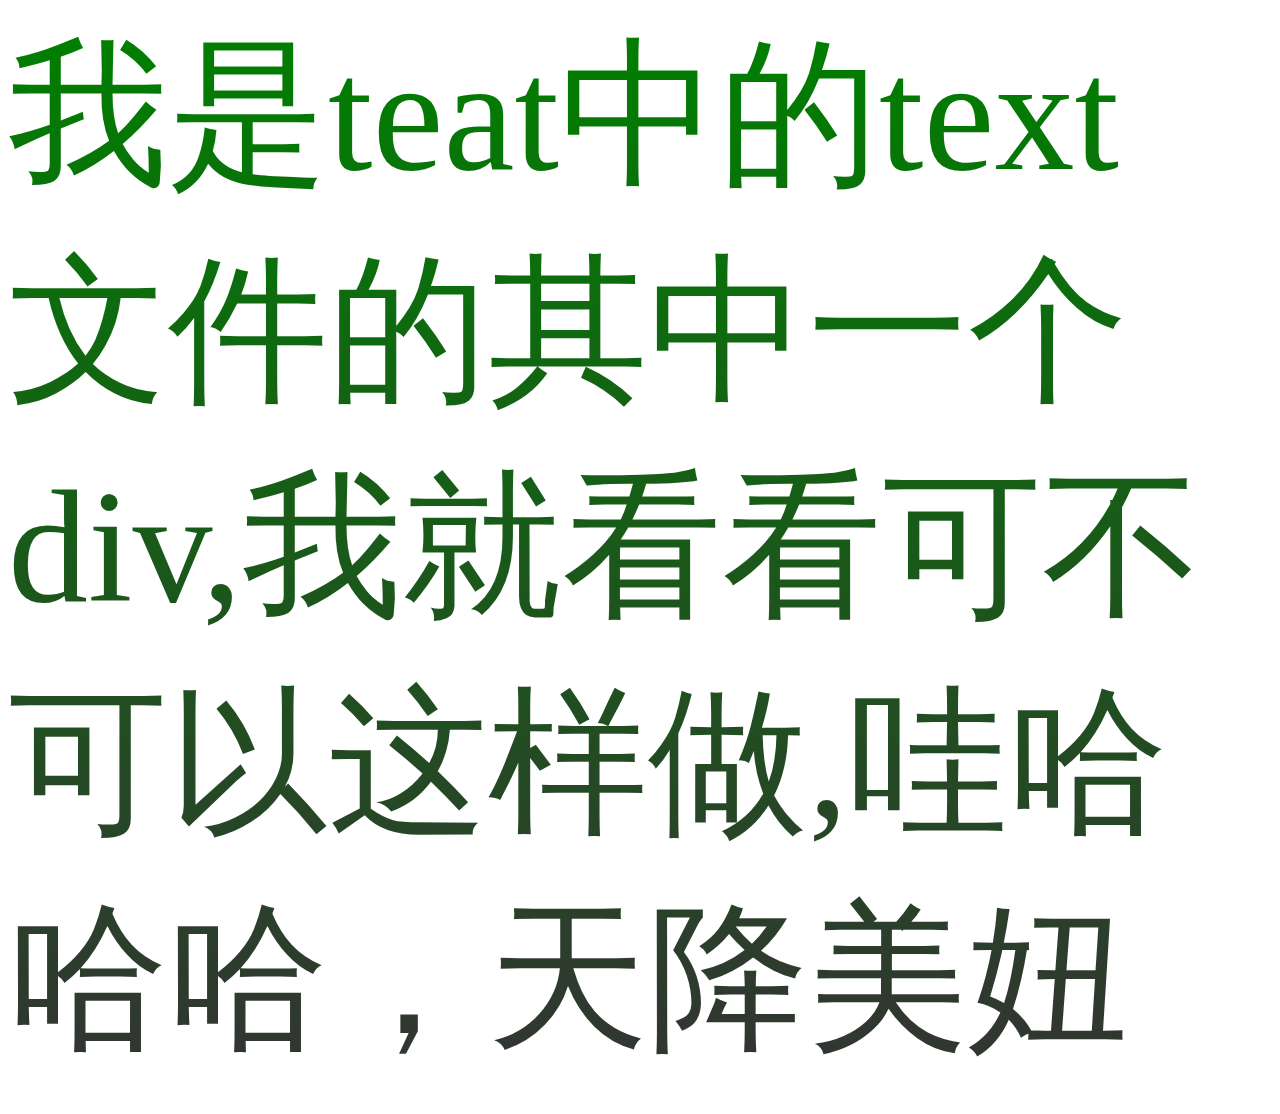
==== lazy/lan.html @ 3e38e119 "我是b页面的文字" ====
<!DOCTYPE html>
<html>
	<head>
		<meta charset="UTF-8">
		<script src="js/echo.js" type="text/javascript" charset="utf-8"></script>
		<title></title>
		<style type="text/css">
		/*	.demo img { width: 736px; height: 490px; background: url(images/loading.gif) 50% no-repeat;}*/
			
			
		</style>
	</head>
	<body>
		<div class="name">我是teat中的text文件的其中一个div,我就看看可不可以这样做,哇哈哈哈，天降美妞</div>
		<div class="demo" style="width: 736px; margin: 0 auto;">

				<img class="lazy" src="images/blank.gif" data-echo="images/big-1.jpg">
			
				<img class="lazy" src="images/blank.gif" data-echo="images/big-2.jpg">
			
				<img class="lazy" src="images/blank.gif" data-echo="images/big-3.jpg">
			
				<img class="lazy" src="images/blank.gif" data-echo="images/big-4.jpg">
			

</div>
		
		
		
		
		
	</body>
	<script type="text/javascript">
		Echo.init({
			//偏移位置
			offset: 0,
			//延迟时间
			throttle: 1000
		
		});
	</script>
	<style>
		.a{
			width: 100%;
			height: 100%;
			border-radius: 10px;
			display: flex;
			font-weight: 500;
			top:30px;
			left:50px;
		}
		.name {
			display: inline-block;
			color: green;
			font-size: 10em;
			font-family: '微软雅黑';
			background-image: -webkit-gradient(linear, 0 0, 0 bottom, from(rgba(0, 128, 0, 1)), to(rgba(51, 51, 51, 1)));
			-webkit-background-clip: text;
			-webkit-text-fill-color: transparent;
		}
	</style>
</html>
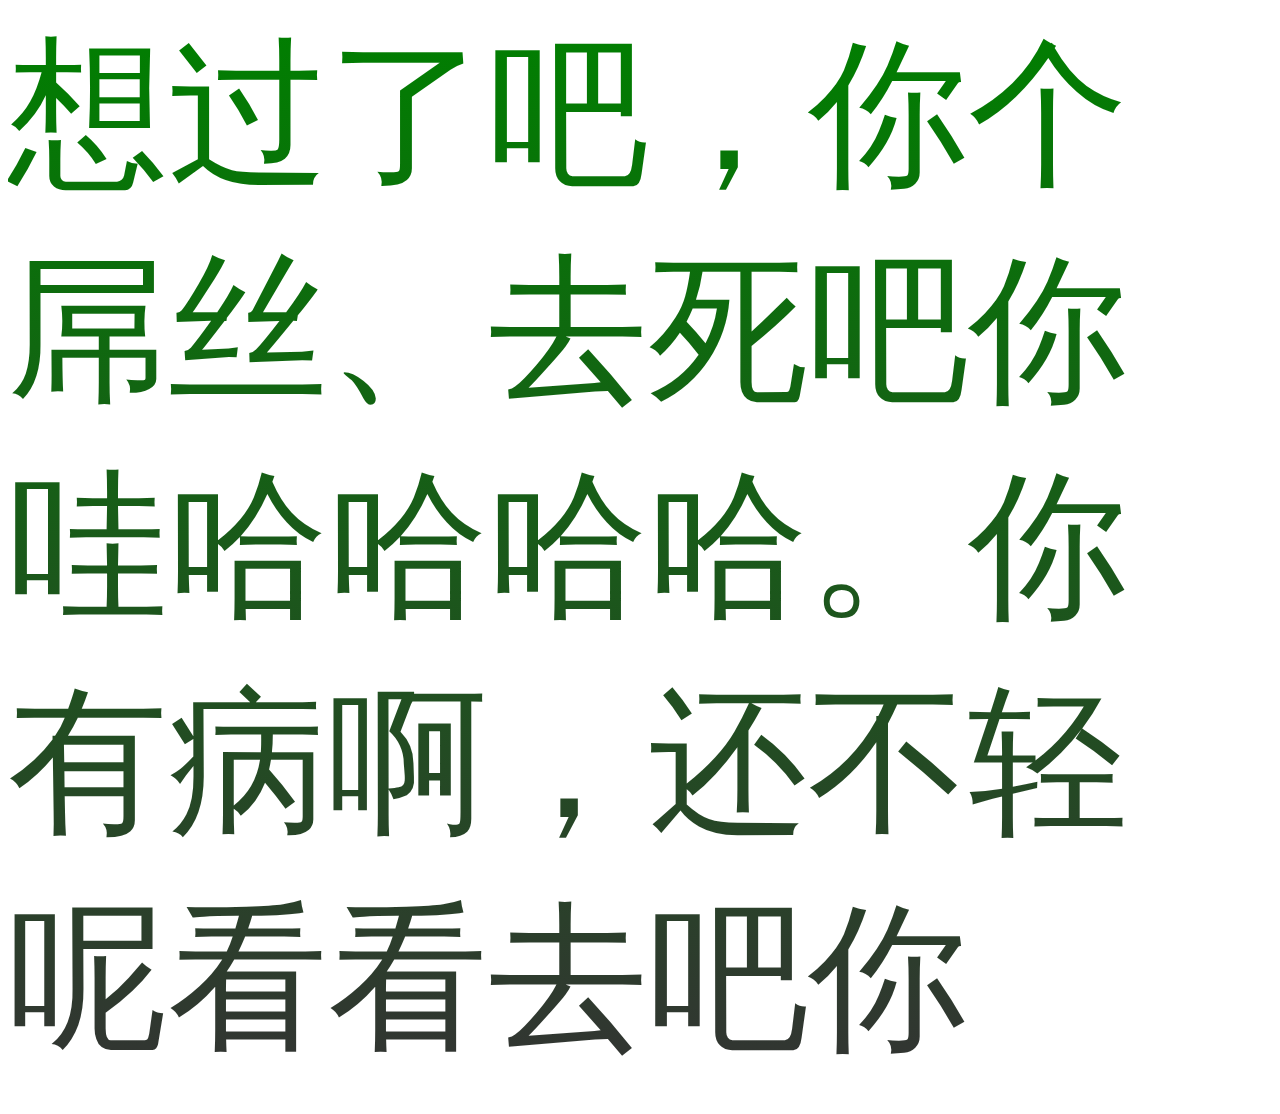
==== commit f6a97e9c: "我是a的文字哈哈" ====
--- a/lazy/lan.html
+++ b/lazy/lan.html
@@ -11,7 +11,7 @@
 		</style>
 	</head>
 	<body>
-		<div class="name">我是teat中的text文件的其中一个div,我就看看可不可以这样做,哇哈哈哈，天降美妞</div>
+		<div class="first">想过了吧，你个屌丝、去死吧你哇哈哈哈哈。你有病啊，还不轻呢看看去吧你</div>
 		<div class="demo" style="width: 736px; margin: 0 auto;">
 
 				<img class="lazy" src="images/blank.gif" data-echo="images/big-1.jpg">
@@ -38,18 +38,19 @@
 			throttle: 1000
 		
 		});
-	</script>
+	</script>	
 	<style>
 		.a{
-			width: 100%;
-			height: 100%;
-			border-radius: 10px;
+			width: 50%;
+			height: 10%;
+			border-radius: 100px;
 			display: flex;
-			font-weight: 500;
-			top:30px;
-			left:50px;
+			flex-direction: column;
+			justify-content: space-between;
+			align-items: center;
+			font-weight: 10;
 		}
-		.name {
+		.first{
 			display: inline-block;
 			color: green;
 			font-size: 10em;
@@ -58,5 +59,6 @@
 			-webkit-background-clip: text;
 			-webkit-text-fill-color: transparent;
 		}
+	
 	</style>
 </html>
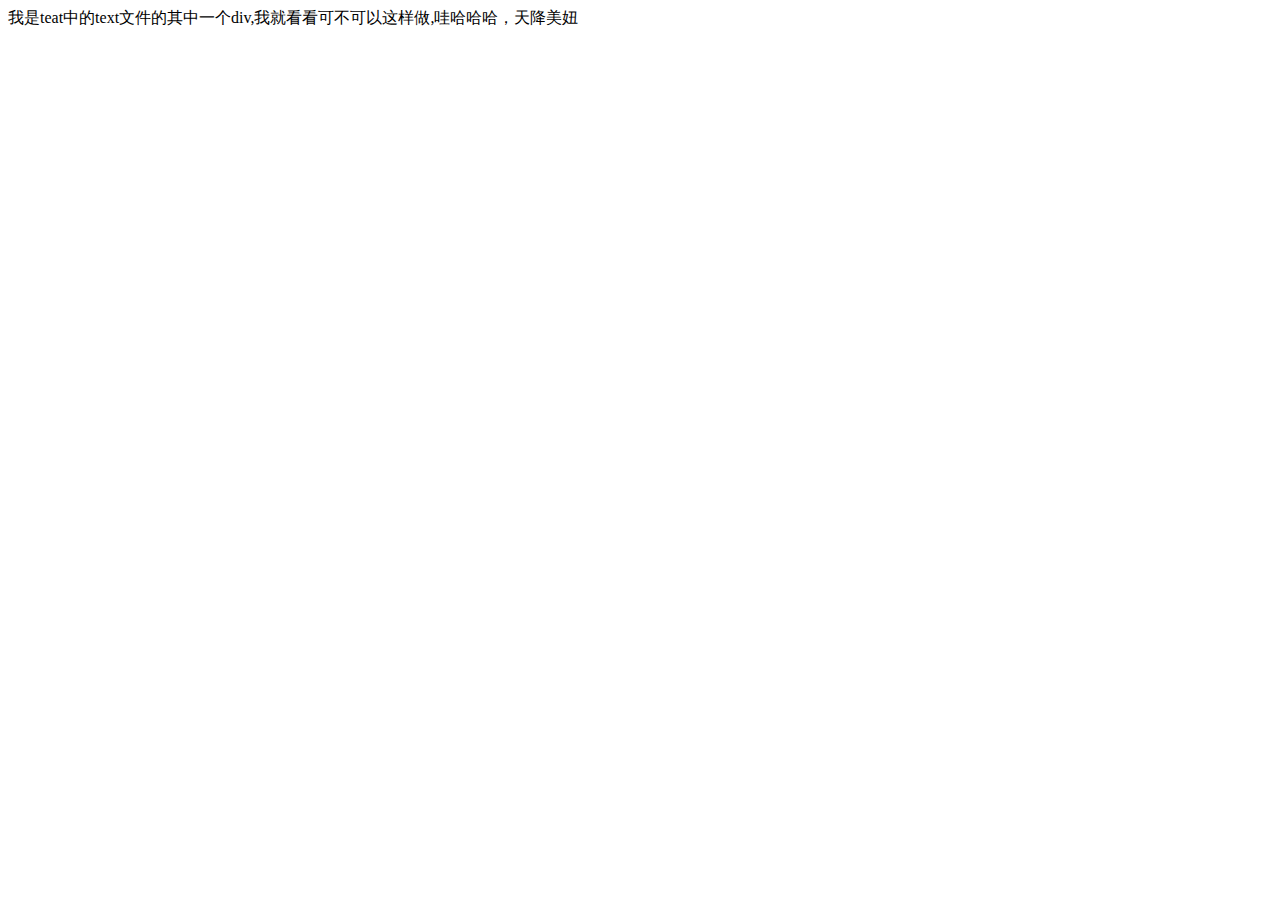
==== commit 26f255ba: "修改文字变色" ====
--- a/lazy/lan.html
+++ b/lazy/lan.html
@@ -11,7 +11,7 @@
 		</style>
 	</head>
 	<body>
-		<div class="first">想过了吧，你个屌丝、去死吧你哇哈哈哈哈。你有病啊，还不轻呢看看去吧你</div>
+		<div class="name">我是teat中的text文件的其中一个div,我就看看可不可以这样做,哇哈哈哈，天降美妞</div>
 		<div class="demo" style="width: 736px; margin: 0 auto;">
 
 				<img class="lazy" src="images/blank.gif" data-echo="images/big-1.jpg">
@@ -38,19 +38,17 @@
 			throttle: 1000
 		
 		});
-	</script>	
 	<style>
 		.a{
-			width: 50%;
-			height: 10%;
-			border-radius: 100px;
+			width: 100%;
+			height: 100%;
+			border-radius: 10px;
 			display: flex;
-			flex-direction: column;
-			justify-content: space-between;
-			align-items: center;
-			font-weight: 10;
+			font-weight: 500;
+			top:30px;
+			left:50px;
 		}
-		.first{
+		.name {
 			display: inline-block;
 			color: green;
 			font-size: 10em;
@@ -59,6 +57,5 @@
 			-webkit-background-clip: text;
 			-webkit-text-fill-color: transparent;
 		}
-	
 	</style>
 </html>
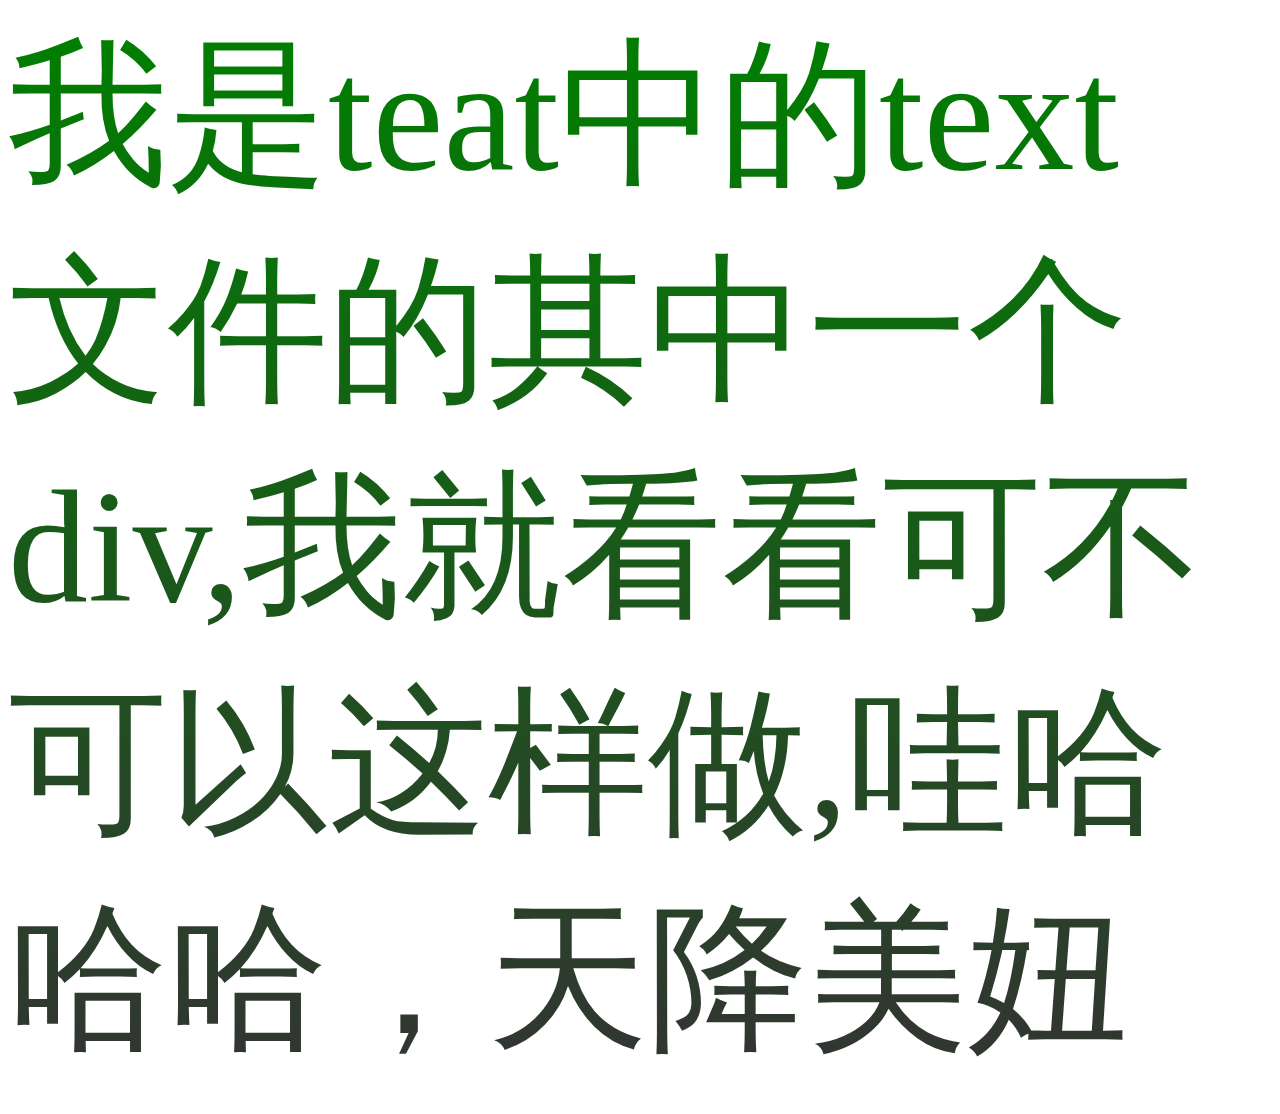
==== commit 5cda1160: "空格删除" ====
--- a/lazy/lan.html
+++ b/lazy/lan.html
@@ -1,61 +1,49 @@
 <!DOCTYPE html>
 <html>
-	<head>
-		<meta charset="UTF-8">
-		<script src="js/echo.js" type="text/javascript" charset="utf-8"></script>
-		<title></title>
-		<style type="text/css">
+<head>
+	<meta charset="UTF-8">
+	<script src="js/echo.js" type="text/javascript" charset="utf-8"></script>
+	<title></title>
+	<style type="text/css">
 		/*	.demo img { width: 736px; height: 490px; background: url(images/loading.gif) 50% no-repeat;}*/
-			
-			
-		</style>
-	</head>
-	<body>
-		<div class="name">我是teat中的text文件的其中一个div,我就看看可不可以这样做,哇哈哈哈，天降美妞</div>
-		<div class="demo" style="width: 736px; margin: 0 auto;">
+	</style>
+</head>
+<body>
+	<div class="name">我是teat中的text文件的其中一个div,我就看看可不可以这样做,哇哈哈哈，天降美妞</div>
+	<div class="demo" style="width: 736px; margin: 0 auto;">
+		<img class="lazy" src="images/blank.gif" data-echo="images/big-1.jpg">
+		<img class="lazy" src="images/blank.gif" data-echo="images/big-2.jpg">
+		<img class="lazy" src="images/blank.gif" data-echo="images/big-3.jpg">
+		<img class="lazy" src="images/blank.gif" data-echo="images/big-4.jpg">
+	</div>
+</body>
+<script type="text/javascript">
+	Echo.init({
+		//偏移位置
+		offset: 0,
+		//延迟时间
+		throttle: 1000
 
-				<img class="lazy" src="images/blank.gif" data-echo="images/big-1.jpg">
-			
-				<img class="lazy" src="images/blank.gif" data-echo="images/big-2.jpg">
-			
-				<img class="lazy" src="images/blank.gif" data-echo="images/big-3.jpg">
-			
-				<img class="lazy" src="images/blank.gif" data-echo="images/big-4.jpg">
-			
-
-</div>
-		
-		
-		
-		
-		
-	</body>
-	<script type="text/javascript">
-		Echo.init({
-			//偏移位置
-			offset: 0,
-			//延迟时间
-			throttle: 1000
-		
-		});
-	<style>
-		.a{
-			width: 100%;
-			height: 100%;
-			border-radius: 10px;
-			display: flex;
-			font-weight: 500;
-			top:30px;
-			left:50px;
-		}
-		.name {
-			display: inline-block;
-			color: green;
-			font-size: 10em;
-			font-family: '微软雅黑';
-			background-image: -webkit-gradient(linear, 0 0, 0 bottom, from(rgba(0, 128, 0, 1)), to(rgba(51, 51, 51, 1)));
-			-webkit-background-clip: text;
-			-webkit-text-fill-color: transparent;
-		}
-	</style>
-</html>
+	});
+</script>
+<style>
+	.a {
+		width: 100%;
+		height: 100%;
+		border-radius: 10px;
+		display: flex;
+		font-weight: 500;
+		top: 30px;
+		left: 50px;
+	}
+	.name {
+		display: inline-block;
+		color: green;
+		font-size: 10em;
+		font-family: '微软雅黑';
+		background-image: -webkit-gradient(linear, 0 0, 0 bottom, from(rgba(0, 128, 0, 1)), to(rgba(51, 51, 51, 1)));
+		-webkit-background-clip: text;
+		-webkit-text-fill-color: transparent;
+	}
+</style>
+</html>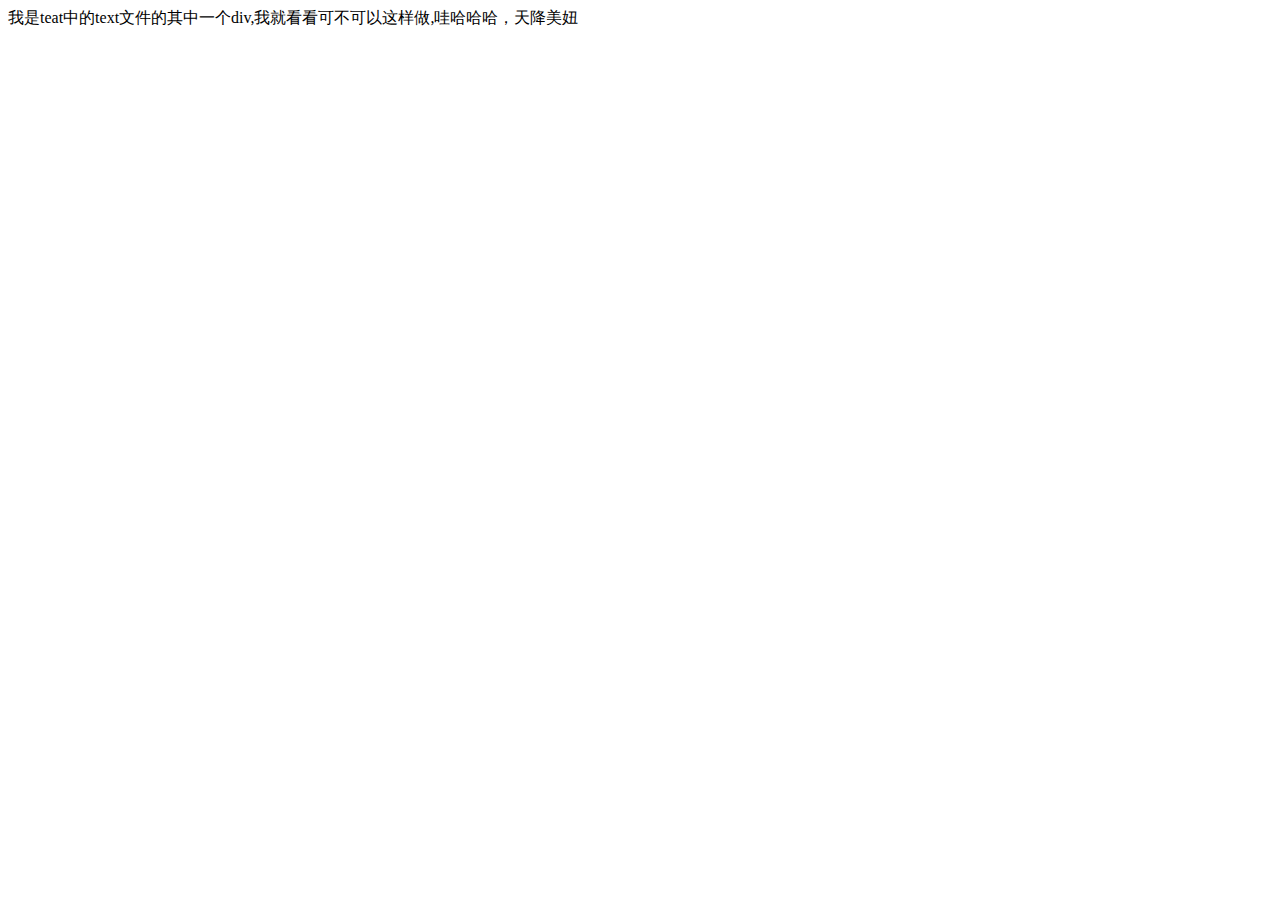
==== commit 9b51adf2: "删除空格兼容性解决" ====
--- a/lazy/lan.html
+++ b/lazy/lan.html
@@ -1,49 +1,61 @@
 <!DOCTYPE html>
 <html>
-<head>
-	<meta charset="UTF-8">
-	<script src="js/echo.js" type="text/javascript" charset="utf-8"></script>
-	<title></title>
-	<style type="text/css">
+	<head>
+		<meta charset="UTF-8">
+		<script src="js/echo.js" type="text/javascript" charset="utf-8"></script>
+		<title></title>
+		<style type="text/css">
 		/*	.demo img { width: 736px; height: 490px; background: url(images/loading.gif) 50% no-repeat;}*/
+			
+			
+		</style>
+	</head>
+	<body>
+		<div class="name">我是teat中的text文件的其中一个div,我就看看可不可以这样做,哇哈哈哈，天降美妞</div>
+		<div class="demo" style="width: 736px; margin: 0 auto;">
+
+				<img class="lazy" src="images/blank.gif" data-echo="images/big-1.jpg">
+			
+				<img class="lazy" src="images/blank.gif" data-echo="images/big-2.jpg">
+			
+				<img class="lazy" src="images/blank.gif" data-echo="images/big-3.jpg">
+			
+				<img class="lazy" src="images/blank.gif" data-echo="images/big-4.jpg">
+			
+
+</div>
+		
+		
+		
+		
+		
+	</body>
+	<script type="text/javascript">
+		Echo.init({
+			//偏移位置
+			offset: 0,
+			//延迟时间
+			throttle: 1000
+		
+		});
+	<style>
+		.a{
+			width: 100%;
+			height: 100%;
+			border-radius: 10px;
+			display: flex;
+			font-weight: 500;
+			top:30px;
+			left:50px;
+		}
+		.name {
+			display: inline-block;
+			color: green;
+			font-size: 10em;
+			font-family: '微软雅黑';
+			background-image: -webkit-gradient(linear, 0 0, 0 bottom, from(rgba(0, 128, 0, 1)), to(rgba(51, 51, 51, 1)));
+			-webkit-background-clip: text;
+			-webkit-text-fill-color: transparent;
+		}
 	</style>
-</head>
-<body>
-	<div class="name">我是teat中的text文件的其中一个div,我就看看可不可以这样做,哇哈哈哈，天降美妞</div>
-	<div class="demo" style="width: 736px; margin: 0 auto;">
-		<img class="lazy" src="images/blank.gif" data-echo="images/big-1.jpg">
-		<img class="lazy" src="images/blank.gif" data-echo="images/big-2.jpg">
-		<img class="lazy" src="images/blank.gif" data-echo="images/big-3.jpg">
-		<img class="lazy" src="images/blank.gif" data-echo="images/big-4.jpg">
-	</div>
-</body>
-<script type="text/javascript">
-	Echo.init({
-		//偏移位置
-		offset: 0,
-		//延迟时间
-		throttle: 1000
-
-	});
-</script>
-<style>
-	.a {
-		width: 100%;
-		height: 100%;
-		border-radius: 10px;
-		display: flex;
-		font-weight: 500;
-		top: 30px;
-		left: 50px;
-	}
-	.name {
-		display: inline-block;
-		color: green;
-		font-size: 10em;
-		font-family: '微软雅黑';
-		background-image: -webkit-gradient(linear, 0 0, 0 bottom, from(rgba(0, 128, 0, 1)), to(rgba(51, 51, 51, 1)));
-		-webkit-background-clip: text;
-		-webkit-text-fill-color: transparent;
-	}
-</style>
-</html>+</html>
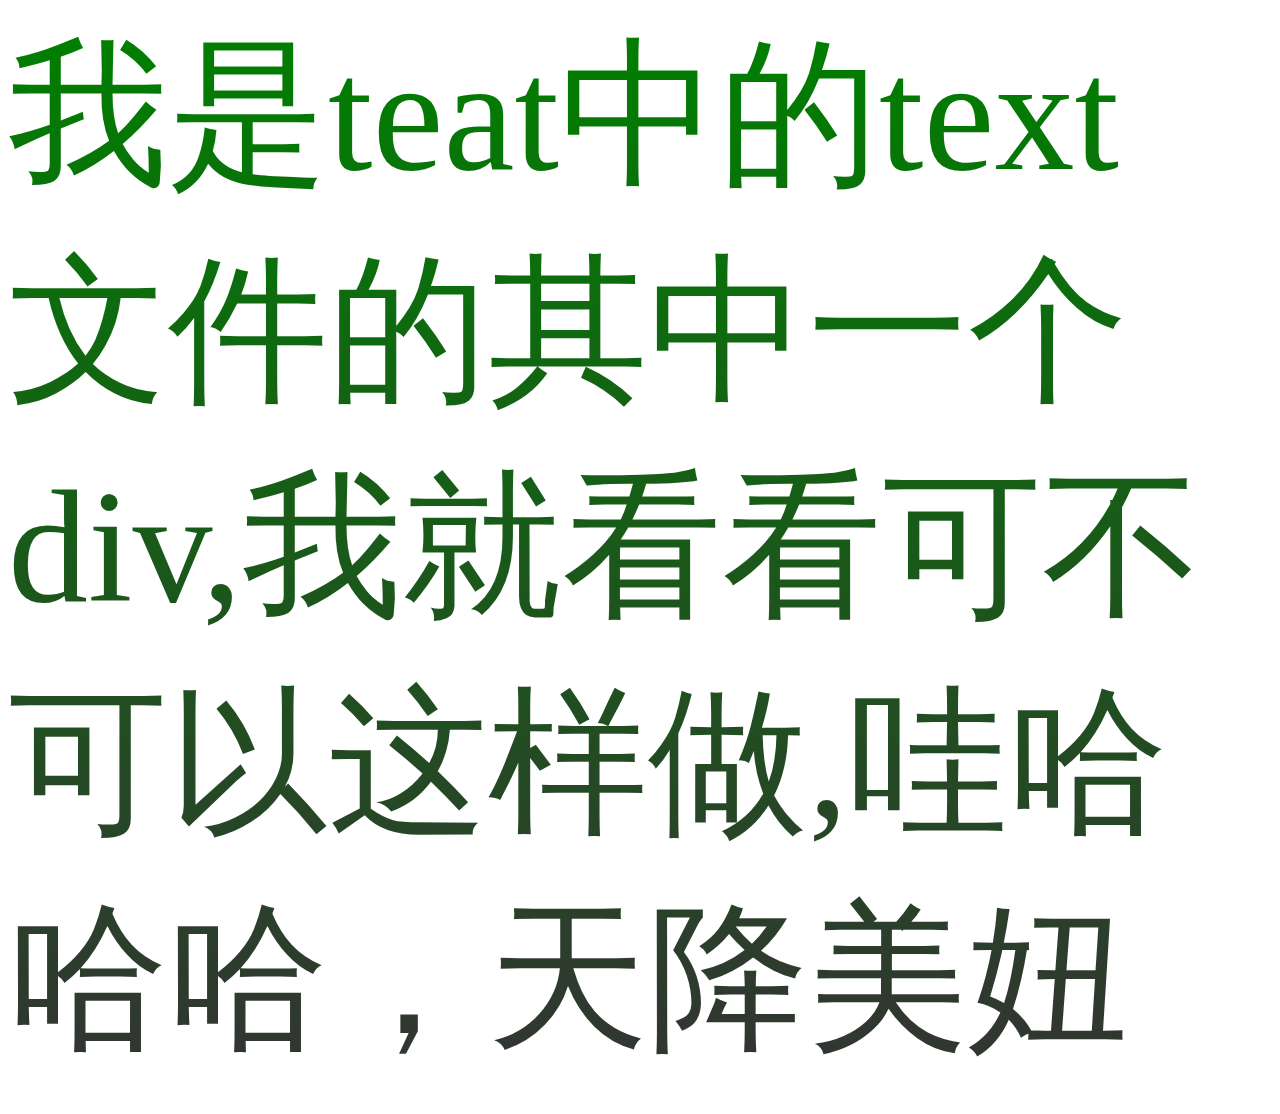
==== commit 391feb9c: "流量页面删除" ====
--- a/lazy/lan.html
+++ b/lazy/lan.html
@@ -1,61 +1,52 @@
 <!DOCTYPE html>
 <html>
-	<head>
-		<meta charset="UTF-8">
-		<script src="js/echo.js" type="text/javascript" charset="utf-8"></script>
-		<title></title>
-		<style type="text/css">
+<head>
+	<meta charset="UTF-8">
+	<script src="js/echo.js" type="text/javascript" charset="utf-8"></script>
+	<title></title>
+	<style type="text/css">
 		/*	.demo img { width: 736px; height: 490px; background: url(images/loading.gif) 50% no-repeat;}*/
-			
-			
-		</style>
-	</head>
-	<body>
-		<div class="name">我是teat中的text文件的其中一个div,我就看看可不可以这样做,哇哈哈哈，天降美妞</div>
-		<div class="demo" style="width: 736px; margin: 0 auto;">
+	</style>
+</head>
+<body>
+	<div class="name">我是teat中的text文件的其中一个div,我就看看可不可以这样做,哇哈哈哈，天降美妞</div>
+	<div class="demo" style="width: 736px; margin: 0 auto;">
+		<img class="lazy" src="images/blank.gif" data-echo="images/big-1.jpg">
+		<img class="lazy" src="images/blank.gif" data-echo="images/big-2.jpg">
+		<img class="lazy" src="images/blank.gif" data-echo="images/big-3.jpg">
+		<img class="lazy" src="images/blank.gif" data-echo="images/big-4.jpg">
+	</div>
+</body>
+<script type="text/javascript">
+	Echo.init({
+		//偏移位置
+		offset: 0,
+		//延迟时间
+		throttle: 1000
+	});
+</script>
+<style>
+	.a {
+		width: 100%;
+		height: 100%;
+		border-radius: 10px;
+		display: flex;
+		font-weight: 500;
+		top: 30px;
+		left: 50px;
+	}
+	.name {
+		display: inline-block;
+		color: green;
+		font-size: 10em;
+		font-family: '微软雅黑';
+		background-image: -webkit-gradient(linear, 0 0, 0 bottom, from(rgba(0, 128, 0, 1)), to(rgba(51, 51, 51, 1)));
+		-webkit-background-clip: text;
+		-webkit-text-fill-color: transparent;
+	}
+	.b{
+		font-family: 'Gill Sans', 'Gill Sans MT', Calibri, 'Trebuchet MS', sans-serif
+	}
+</style>
 
-				<img class="lazy" src="images/blank.gif" data-echo="images/big-1.jpg">
-			
-				<img class="lazy" src="images/blank.gif" data-echo="images/big-2.jpg">
-			
-				<img class="lazy" src="images/blank.gif" data-echo="images/big-3.jpg">
-			
-				<img class="lazy" src="images/blank.gif" data-echo="images/big-4.jpg">
-			
-
-</div>
-		
-		
-		
-		
-		
-	</body>
-	<script type="text/javascript">
-		Echo.init({
-			//偏移位置
-			offset: 0,
-			//延迟时间
-			throttle: 1000
-		
-		});
-	<style>
-		.a{
-			width: 100%;
-			height: 100%;
-			border-radius: 10px;
-			display: flex;
-			font-weight: 500;
-			top:30px;
-			left:50px;
-		}
-		.name {
-			display: inline-block;
-			color: green;
-			font-size: 10em;
-			font-family: '微软雅黑';
-			background-image: -webkit-gradient(linear, 0 0, 0 bottom, from(rgba(0, 128, 0, 1)), to(rgba(51, 51, 51, 1)));
-			-webkit-background-clip: text;
-			-webkit-text-fill-color: transparent;
-		}
-	</style>
-</html>
+</html>